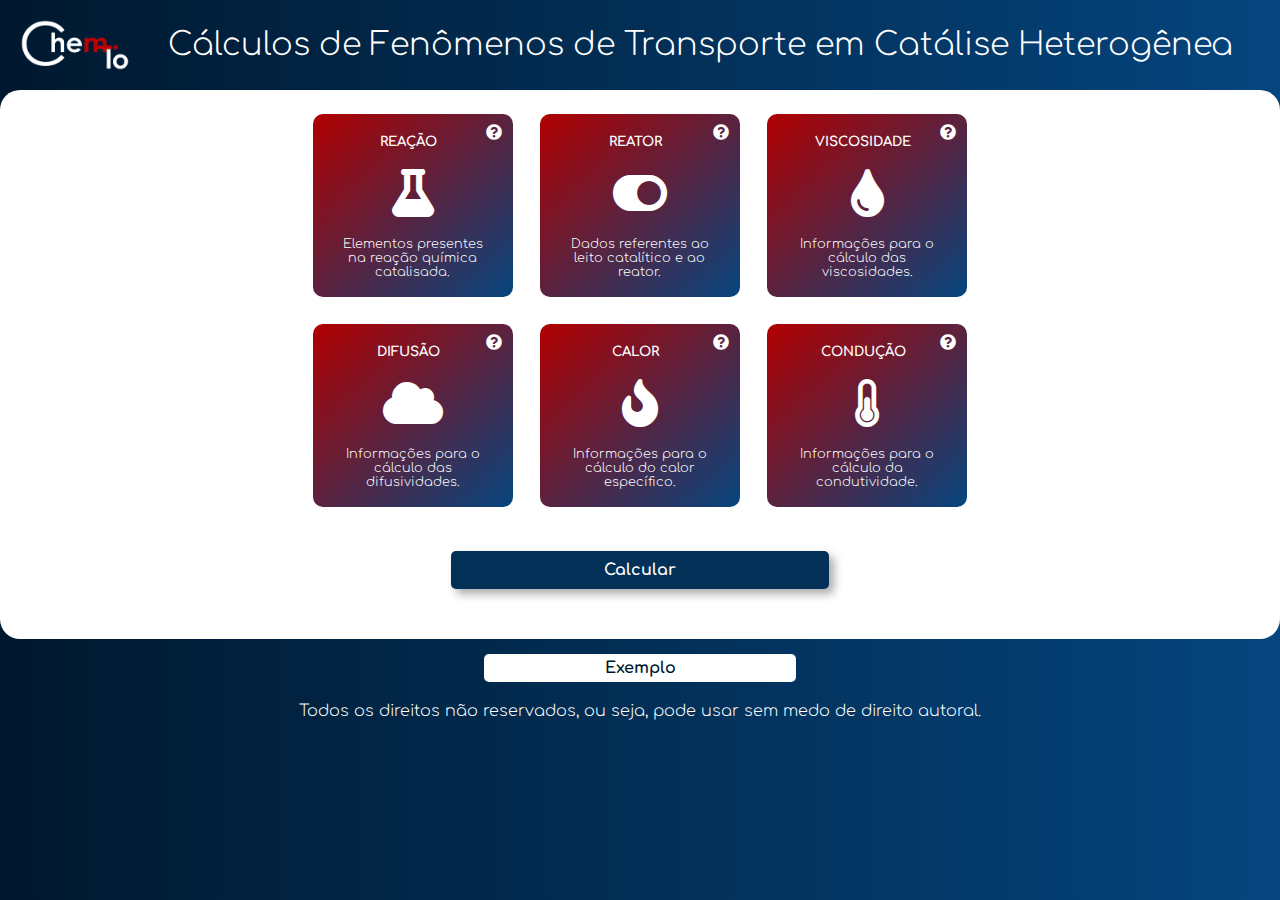
==== index.html @ 91a5ccae "Inclusão dos verificadores" ====
<!DOCTYPE html>
<html lang="pt-br">
<head>
    <meta charset="UTF-8">
    <meta name="viewport" content="width=device-width, initial-scale=1.0">
    <title>Chemilo</title>
    <link rel = "shortcut icon" type = "imagem/x-icon" href = "imagens/icone">
    <link rel="stylesheet" href="estilos/geral.css">
    <link rel="stylesheet" href="estilos/passo1.css">
    <link rel="stylesheet" href="estilos/passo3.css">
    <link rel="stylesheet" href="estilos/passo4.css">
    <link rel="stylesheet" href="https://use.fontawesome.com/releases/v5.3.1/css/all.css"></script>
    <link href="https://fonts.googleapis.com/css2?family=Comfortaa:wght@300;700&display=swap" rel="stylesheet">
    <script src="https://ajax.googleapis.com/ajax/libs/jquery/3.5.1/jquery.min.js"></script>
    <script src="jquery/animacoes.js"></script>
    <script src="scripts/passo1.js"></script>
    <script src="scripts/passo3.js"></script>
    <script src="scripts/passo4.js"></script>
    <script src="scripts/passo5.js"></script>
    <script src="scripts/passo6.js"></script>
    <script src="scripts/calculo.js"></script>
    <script src="scripts/massa.js"></script>
    <script src="scripts/LennardJones.js"></script>
    <script src="scripts/calcs.js"></script>
    <script src="scripts/inicia.js"></script>
    <script src="scripts/verificar.js"></script>
    
</head>
<body>
    <header>
        <img src="imagens/logo.png" alt="Logo_1">
        <h1>Cálculos de Fenômenos de Transporte em Catálise Heterogênea</h1>
    </header>
    <main>
        <section class="quadros_duvidas">
            <div>
                <p class="textos_duvidas" id="texto_duvida1">texto da duvida 1</p>
                <p class="textos_duvidas" id="texto_duvida2">texto da duvida 2</p>
                <p class="textos_duvidas" id="texto_duvida3">texto da duvida 3</p>
                <p class="textos_duvidas" id="texto_duvida4">texto da duvida 4</p>
                <p class="textos_duvidas" id="texto_duvida5">texto da duvida 5</p>
                <p class="textos_duvidas" id="texto_duvida6">texto da duvida 6</p>
                <i class="fa fa-check fim"></i>
            </div>
        </section>

        <section class="entradas">
            <div class="grupo">
                <div id="passo1" class="passos">
                    <div class="passos-titulo">
                        <div class="duvida">
                            <i id="duvida1" class="fa fa-question-circle" aria-hidden="true"></i>
                        </div>
                        <div class="titulo">
                            <h2>REAÇÃO</h2>
                        </div>
                    </div>
                    <div class="passos-texto">
                        <i class="fa fa-flask" aria-hidden="true"></i>
                        <p>Elementos presentes na reação química catalisada.</p>
                    </div>
                    <div class="dados">
                        <h3>Insira a reação química balanceada.</h3>
                        <input type="text" id="reacao" onblur="conferirReacao()" value="" placeholder="Ex: CO2 + 3H2 = CH3OH + H2O">
                        <h3>Informe os dados cinéticos.</h3>
                        <div class="cinetico">
                            <p>x<sub>A</sub></p>
                            <input type="text" id="xA">
                        </div>
                        <div class="cinetico">
                            <p>r<sub>A</sub> [mol/(h.g<sub>cat</sub>)]</p>
                            <input type="text" id="rA">
                        </div>
                        <div class="cinetico" id="fluxos"></div>
                        <div class="fechar" onclick="verif1()"><i class="fa fa-check" aria-hidden="true"></i> Fechar</div>
                    </div>                    
                </div>
                <div id="passo2" class="passos">
                    <div class="passos-titulo">
                        <div class="duvida">
                            <i id="duvida2" class="fa fa-question-circle" aria-hidden="true"></i>
                        </div>
                        <div class="titulo">
                            <h2>REATOR</h2>
                        </div>
                    </div>
                    <div class="passos-texto">
                        <i class="fa fa-toggle-on" aria-hidden="true"></i>
                        <p>Dados referentes ao leito catalítico e ao reator.</p>
                    </div>     
                    <div class="dados">
                        <h3>Informe os dados referentes ao reator e ao catalisador.</h3>
                        <div class="cinetico">
                            <p>Diâmetro do reator [mm]</p>
                            <input type="text" id="Dr">
                        </div>
                        <div class="cinetico">
                            <p>Temperatura [ºC]</p>
                            <input type="text" id="T">
                        </div>
                        <div class="cinetico">
                            <p>Pressão [atm]</p>
                            <input type="text" id="P">
                        </div>
                        <div class="cinetico">
                            <p>Diâmetro da partícula [mm]</p>
                            <input type="text" id="dp">
                        </div>
                        <div class="cinetico">
                            <p>Fator de forma da partícula</p>
                            <input type="text" id="ff">
                        </div>
                        <div class="cinetico">
                            <p>Área específica superficial da partícula [m<sup>2</sup>/kg<sub>cat</sub>]</p>
                            <input type="text" id="am">
                        </div>
                        <div class="cinetico">
                            <p>Porosidade do leito catalítico [%]</p>
                            <input type="text" id="e">
                        </div>
                        <div class="fechar" onclick="verif2()"><i class="fa fa-check" aria-hidden="true"></i> Fechar</div>
                    </div>                 
                </div>
                <div id="passo3" class="passos">
                    <div class="passos-titulo">
                        <div class="duvida">
                            <i id="duvida3" class="fa fa-question-circle" aria-hidden="true"></i>
                        </div>
                        <div class="titulo">
                            <h2>VISCOSIDADE</h2>
                        </div>
                    </div>
                    <div class="passos-texto">
                        <i class="fa fa-tint" aria-hidden="true"></i>
                        <p>Informações para o cálculo das viscosidades.</p>
                    </div>    
                    <div class="dados">
                        <div id="dados_viscosidades">
                            <p>Informe a equação da reação primeiro!</p>
                        </div>
                        <div id="fechar_visc" class="fechar" onclick="verif3()"><i class="fa fa-check" aria-hidden="true"></i> Fechar</div>
                    </div>                  
                </div>
            </div>

            <div class="grupo">
                <div id="passo4" class="passos">
                    <div class="passos-titulo">
                        <div class="duvida">
                            <i id="duvida4" class="fa fa-question-circle" aria-hidden="true"></i>
                        </div>
                        <div class="titulo">
                            <h2>DIFUSÃO</h2>
                        </div>
                    </div>
                    <div class="passos-texto">
                        <i class="fa fa-cloud" aria-hidden="true"></i>
                        <p>Informações para o cálculo das difusividades.</p>
                    </div>       
                    <div class="dados">
                        <div id="dados_difusoes">
                            <p>Informe a equação da reação primeiro!</p>
                        </div>
                        <div class="fechar" onclick="verif4()"><i class="fa fa-check" aria-hidden="true"></i> Fechar</div>
                    </div>               
                </div>
                <div id="passo5" class="passos">
                    <div class="passos-titulo">
                        <div class="duvida">
                            <i id="duvida5" class="fa fa-question-circle" aria-hidden="true"></i>
                        </div>
                        <div class="titulo">
                            <h2>CALOR</h2>
                        </div>
                    </div>
                    <div class="passos-texto">
                        <i class="fa fa-fire" aria-hidden="true"></i>
                        <p>Informações para o cálculo do calor específico.</p>
                    </div>        
                    <div class="dados">
                        <div id="dados_calores">
                            <p>Informe a equação da reação primeiro!</p>
                        </div>
                        <div id="fechar_calor" class="fechar" onclick="verif5()"><i class="fa fa-check" aria-hidden="true"></i> Fechar</div>
                    </div>              
                </div>
                <div id="passo6" class="passos">
                    <div class="passos-titulo">
                        <div class="duvida">
                            <i id="duvida6" class="fa fa-question-circle" aria-hidden="true"></i>
                        </div>
                        <div class="titulo">
                            <h2>CONDUÇÃO</h2>
                        </div>
                    </div>
                    <div class="passos-texto">
                        <i class="fa fa-thermometer-half" aria-hidden="true"></i>
                        <p>Informações para o cálculo da condutividade.</p>
                    </div>                    
                    <div class="dados">
                        <div id="dados_conducoes">
                            <p>Informe a equação da reação primeiro!</p>
                        </div>
                        <div id="fechar_conducoes" class="fechar" onclick="verif6()"><i class="fa fa-check" aria-hidden="true"></i> Fechar</div>
                    </div>  
                </div>
            </div>

        </section>
        
        <div id="calcular"><p onclick="calcular()">Calcular</p></div>

        <section class="saidas">
            <h2>Resultados</h2>
            <div id="principal">
                <div class="resultados">
                    <p>Resistência ao Trans. Massa</p>
                    <div id="tm">
                    </div>
                </div>
                <div class="resultados">
                    <p>Resistência ao Trans. Energia</p>
                    <div id="tc">
                    </div>
                </div>
            </div>

            <div id="div_mostrar"><p id="mostrar">Mostrar Informações</p></div>

            <div id="secundario">
                <div class="resultados">
                    <p>Viscosidade</p>
                    <div id="visc_resultado">
                    </div>
                </div>
                <div class="resultados">
                    <p>Difusividade</p>
                    <div id="dif_resultado">
                    </div>
                </div>
                <div class="resultados">
                    <p>Calor específico</p>
                    <div id="cp_resultado">
                    </div>
                </div>
                <div class="resultados">
                    <p>Condutividade</p>
                    <div id="cond_resultado">
                    </div>
                </div>
                <div class="resultados">
                    <p>Massa molar e Densidade</p>
                    <div id="mm_resultado">
                    </div>
                </div>
                <div class="resultados">
                    <p>Calor de reação</p>
                    <div id="dh_resultado">
                    </div>
                </div>
            </div>
            <div id="gambiarra"></div>
        </section>

    </main>
    <footer>
        <p id="exemplo" onclick="inicializa()">Exemplo</p>
        <p>Todos os direitos não reservados, ou seja, pode usar sem medo de direito autoral.</p><br>
    </footer>
</body>

</html>
---- estilos/geral.css ----
/* Reset*/
* {
    margin: 0; 
    padding: 0;
    font-size:100%;
    font-family: 'Comfortaa', cursive;
    font-weight: 300;
    box-sizing: border-box;
    border: none;
    outline: none;
}

ul, ol, li {
    list-style: none;
}

body {
    background-color: rgb(3, 48, 87);
    background-image: linear-gradient(to right, rgb(0, 24, 46) , rgb(5, 69, 126));
}

header {
    width: 100%;
    height: 90px;
    padding: 15px;
    text-align: center;
    
}

header img {
    height: 60px;
    float: left;
}

h1 {
    font-size: 2.5vw;
    color: white;
    margin-top: 12px;
}

footer {
    width: 100%;
    height: 45px;
    padding: 15px;
    text-align: center;
    float: left;
    color: white;
}

main {
    background-color: white;
    width: 100%;
    padding: 10px;
    float: left;
    border-radius: 20px;
}

.grupo {
    width: 100%;
    max-width: 682px;
    margin: auto;
}

.passos, .resultados {
    width: 200px;
    height: 183px;
    background-color: rgb(177, 0, 0);
    background-image: linear-gradient(to bottom right, rgb(177, 0, 0) , rgb(5, 69, 126));
    text-align: center;
    float: left;
    padding: 10px;
    margin: 2%;
    color: white;
    border-radius: 10px;
    cursor: pointer;
}

.titulo{
    padding: 10px;
    width: 100%;
}

h2 {
    font-size: 83%;
    font-weight: 700; 
}

.duvida {
    width: 10%;
    float: right;
}


.quadros_duvidas {
    width: 100%;
    left: 0;
    padding: 167px 0 167px 0;
    z-index: 100;
    position: absolute;
    background-color: rgba(0, 0, 0, 0.3);
}

.quadros_duvidas div, .resultados div {
    width: 40%;
    margin-left: 30%;
    padding: 15px;
    text-align: center;
    color:rgb(3, 48, 87);
    background-color: white;
    border-radius: 5px;
}

.quadros_duvidas i{
    font-size: .6em;
    margin-top: 20px;
    padding: 5px;
    color: white;
    border-radius: 100%;
    background-color: rgb(3, 48, 87);
    cursor: pointer;
}

.passos-texto i {
    font-size: 300%;
    padding: 10px;
}

.passos-texto p {
    font-size: 80%;
}

.passos-texto p {
    padding: 10px;
}

.dados {
    width: 100%;
    padding: 10px;
    margin-top: 10px;
    background-color: white;
}

.dados h3 {
    color: rgb(3, 48, 87);
    font-size: 1.2em;
    font-weight: 700;
    margin: 20px 0;
}

.dados input {
    padding: 10px;
    border-bottom: solid 2px rgb(3, 48, 87);
    background-image: linear-gradient(to bottom right, rgba(177, 0, 0, 0.062) , rgb(5, 69, 126, 0.25));
    border-radius: 8px;
    box-shadow: 0 0 20px white inset;
    text-align: center;
}

.fechar {
    width: 40%;
    height: 40px;
    margin: 20px 30% 20px 30%;
    background-color: rgb(3, 48, 87);
    padding: 10px;
    border-radius: 5px;
    cursor: pointer;
}

#calcular p {
    width: 30%;
    margin: 30px 35% 40px 35%;
    background-color: rgba(3, 48, 87);
    padding: 10px;
    border-radius: 5px;
    cursor: pointer;
    text-align: center;
    color: white;
    font-weight: 700;
    box-shadow: 5px 5px 10px rgba(0, 0, 0, 0.336);
}

#calcular {
    width: 100%;
    left: 0;
    float: left;
}

.saidas {
    width: 80%;
    margin-bottom: 60px;
    margin-left: 10%;
    border: solid 2px rgb(0, 24, 46);
    border-radius: 5px;
    float: left;
    text-align: center;
    color: rgb(3, 48, 87);
}

.saidas h2 {
    padding: 5px;
    width: 30%;
    margin-left: 35%;
    border-radius: 0 0 20px 20px;
    font-size: 1.2em;
    font-weight: 700;
    background-image: linear-gradient(to right, rgb(0, 24, 46) , rgb(5, 69, 126));
    color: white;
}

#div_mostrar {
    width: 100%;
    float: left;
}

#mostrar {
    padding: 5px;
    width: 30%;
    margin: 30px 0 10px 35%;
    border-radius: 20px;
    font-size: 0.9em;
    font-weight: 700;
    background-image: linear-gradient(to right, rgb(0, 24, 46) , rgb(5, 69, 126));
    color: white;
    cursor: pointer;
    float: left;
}

#principal .resultados {
    width: 41%;
    margin-left: 6%;
}

.resultados {
    height: 158px;
    width: 30%;
    margin: 20px 0 0 2.5%;
    padding: 5px;
    border-radius: 5px;
}

.resultados p {
    padding: 10px;
}

.resultados div{
    width: 100%;
    height: 110px;
    padding-bottom: 5px;
    margin: 0;
    border-radius: 0;
    overflow: auto;
    border: solid 2px white;
    cursor: auto;
}

#secundario{
    width: 100%;
    float: left;
}

#gambiarra {
    width: 100%;
    height: 0px;
    float: left;
}

#exemplo {
    width: 25%;
    margin-left: 37.5%;
    font-weight: 700;
    background-color: white;
    color: rgb(0, 24, 46);
    padding: 5px;
    border-radius: 5px;
    margin-bottom: 20px;
    cursor: pointer;
}

@media(max-width: 700px){
    h1 {
        font-size: 120%;
    }

    .grupo {
        width: 435px;
    }

    .quadros_duvidas div {
        width: 70%;
        margin-left: 15%;
    }

    .saidas {
        width: 95%;
        margin-left: 2.5%;
    }

    .saidas h2, #mostrar {
        width: 50%;
        margin-left: 25%;
    }

    .resultados {
        width: 90%;
        margin: 20px 0 0 5%;
    }

    #principal .resultados {
        width: 90%;
        margin: 20px 0 0 5%;
    }

}

@media(max-width: 456px){
    h1 {
        margin-top: 3px;
        font-size: 100%;
    }

    .grupo {
        width: 100%;
    }
    
    .passos {
        width: 46%;
        height: 200px;
    }
}
---- estilos/passo1.css ----
#reacao {
    width: 90%;
    margin: 0 5% 20px 5%;
}

.cinetico{
    color: rgb(3, 48, 87);
    text-align: center;
    font-size: 1em;
    font-weight: 700;
}

sub, sup {
    font-size: .6em;
}

.cinetico input{
    margin-bottom: 20px;
}
---- estilos/passo3.css ----
#dados_viscosidades, #dados_calores, #dados_conducoes {
    text-align: center;
    font-weight: 700;
    
    color: rgb(3, 48, 87);
}

#dados_viscosidades div, #dados_calores div, #dados_conducoes div {
    border: solid 2px rgba(3, 48, 87, 0.3);
    border-radius: 5px;
    margin-bottom: 12px;
    padding-bottom: 20px;
}

#dados_viscosidades h3, #dados_calores h3, #dados_conducoes h3 {
    font-size: 1.2em;
}

#dados_viscosidades p, #dados_calores p, #dados_conducoes p {
    margin-top: 10px;
    font-size: 1em;
}

#fechar_visc, #fechar_calor, #fechar_conducoes {
    margin-top: 30px;
}
---- estilos/passo4.css ----
#dados_difusoes {
    text-align: center;
    font-weight: 700;
    color: rgb(3, 48, 87);
}

#dados_difusoes p {
    font-size: 1em;
}

#dados_difusoes input {
    margin-bottom: 20px;
}
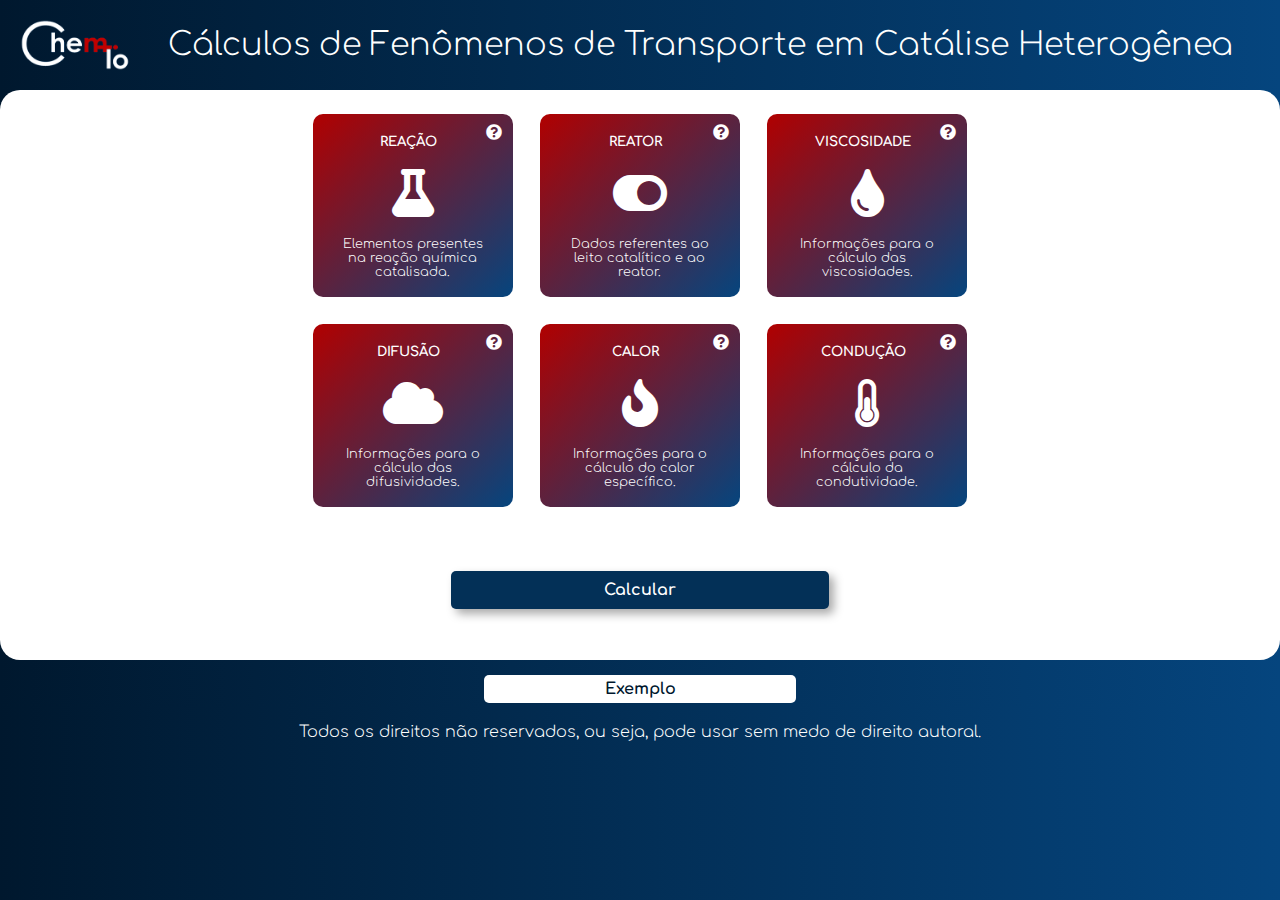
==== commit 0f87d232: "Atualização das animações" ====
--- a/index.html
+++ b/index.html
@@ -207,7 +207,7 @@
             </div>
 
         </section>
-        
+        <div style="width: 100%; height: 20px; float: left;"></div>
         <div id="calcular"><p onclick="calcular()">Calcular</p></div>
 
         <section class="saidas">
--- a/estilos/geral.css
+++ b/estilos/geral.css
@@ -50,6 +50,7 @@
 main {
     background-color: white;
     width: 100%;
+    min-height: 570px;
     padding: 10px;
     float: left;
     border-radius: 20px;
@@ -59,6 +60,10 @@
     width: 100%;
     max-width: 682px;
     margin: auto;
+}
+
+.passos {
+    overflow: hidden;
 }
 
 .passos, .resultados {
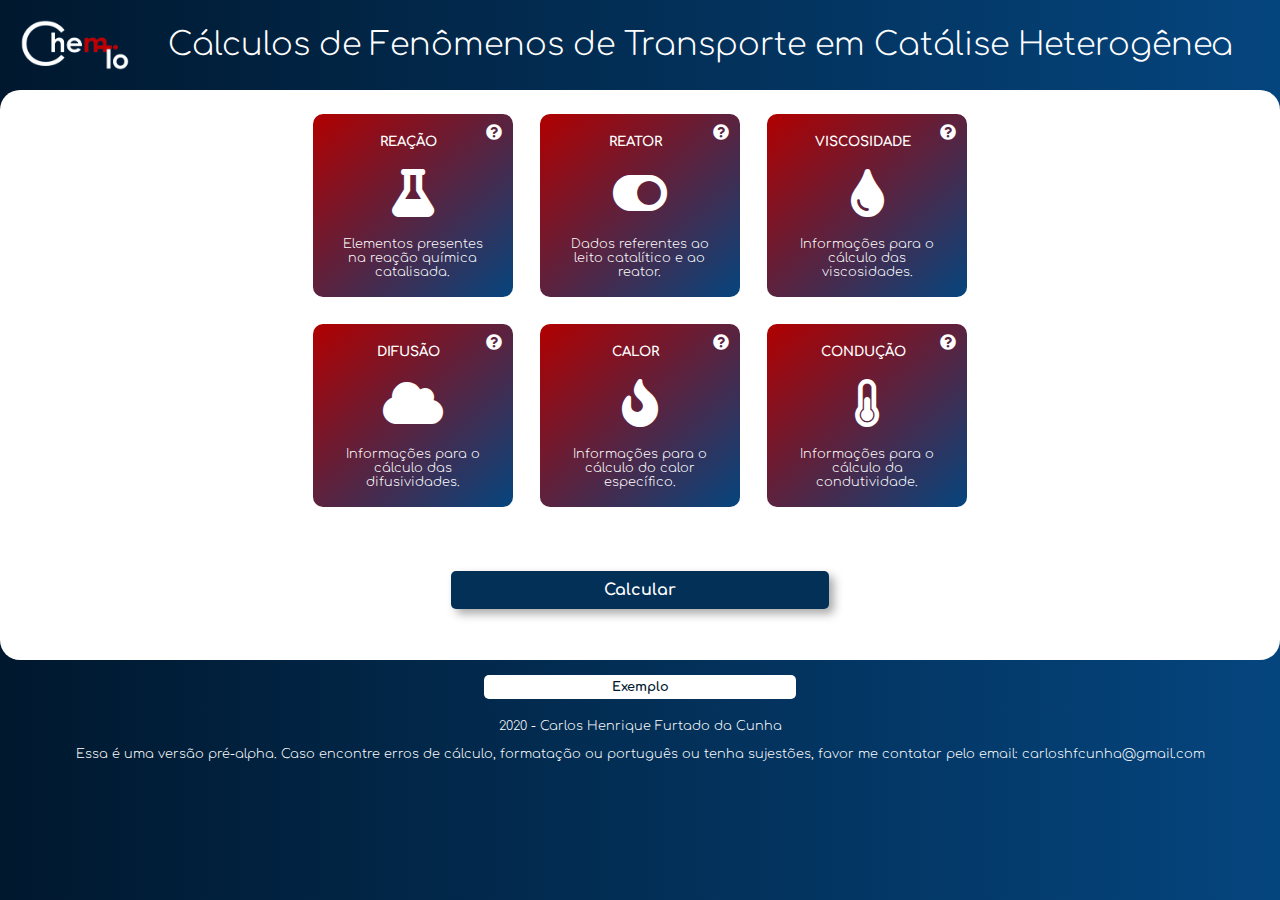
==== commit fb436c55: "Arrumei o footer" ====
--- a/index.html
+++ b/index.html
@@ -32,14 +32,39 @@
         <h1>Cálculos de Fenômenos de Transporte em Catálise Heterogênea</h1>
     </header>
     <main>
+        <div id="tampa"></div>
         <section class="quadros_duvidas">
             <div>
-                <p class="textos_duvidas" id="texto_duvida1">texto da duvida 1</p>
-                <p class="textos_duvidas" id="texto_duvida2">texto da duvida 2</p>
-                <p class="textos_duvidas" id="texto_duvida3">texto da duvida 3</p>
-                <p class="textos_duvidas" id="texto_duvida4">texto da duvida 4</p>
-                <p class="textos_duvidas" id="texto_duvida5">texto da duvida 5</p>
-                <p class="textos_duvidas" id="texto_duvida6">texto da duvida 6</p>
+                <p class="textos_duvidas" id="texto_duvida1">
+                    - Insira a equação balanceada da reação para que possam ser identificados os componentes. Nesse site existem alguns dados pré-definidos, portanto, escreva as fórmulas assim como elas estão apresentadas nas tabelas desse site, que podem ser encontradas nos tópicos de duvidas de cada passo.
+                    <br>
+                    <br>
+                    - A seguir, informe os valores da conversão, da taxa de reação e das vazões molares. 
+                </p>
+
+                <p class="textos_duvidas" id="texto_duvida2">
+                    - Insira os dados refentes ao reator e ao catalisador, para que possam ser calculados os parâmentros necessários.
+                </p>
+
+                <p class="textos_duvidas" id="texto_duvida3">
+                    - Esse passo pode ser preenchido automaticamente caso os componentes informados estejam presentes na <a href="tabela1.html" target="_blank">tabela</a> dos parâmetros para o cálculo do potencial de Lennarrd-Jones. Caso contrário, será nescessário informar os valores de Pc, Tc e Zc, que podem ser encontrados na Seção A desse <a href = "https://www.accessengineeringlibrary.com/content/book/9780070116825/back-matter/appendix1" target="_blank">site</a> ou no Apêndice B do livro "Introdução à Termodinâmica da Engenharia Química" (J. M. Smith, H. C. Van Ness e M. M. Abbott).
+                    <br>
+                    <br>
+                    - Caso deseje, você pode utilizar valores diferentes dos pré-determinados.
+                </p>
+
+                <p class="textos_duvidas" id="texto_duvida4">
+                    - Esse passo pode ser preenchido automaticamente caso os componentes informados estejam presentes nas <a href="tabela2.html" target="_blank">tabelas</a> dos volumes de difusão atômica ou molecular. Caso contrário, você terá que informar os dados à partir da fonte que desejar.
+                </p>
+
+                <p class="textos_duvidas" id="texto_duvida5">
+                    - Esse passo pode ser preenchido automaticamente caso os componentes informados estejam presentes na <a href="tabela3.html" target="_blank">tabela</a> dos coeficientes para o cálculo dos calores específicos e na <a href="tabela4.html" target="_blank">tabela</a> dos valores do &Delta;H de formação. Caso contrário, você pode utilizar as seções B e C desse <a href="https://www.accessengineeringlibrary.com/content/book/9780070116825/back-matter/appendix1" target="_blank">site</a> para informar os dados.
+                </p>
+
+                <p class="textos_duvidas" id="texto_duvida6">
+                    - Esse passo é preenchido automaticamente, mas você pode alterar os valores se desejar.
+                </p>
+
                 <i class="fa fa-check fim"></i>
             </div>
         </section>
@@ -265,7 +290,12 @@
     </main>
     <footer>
         <p id="exemplo" onclick="inicializa()">Exemplo</p>
-        <p>Todos os direitos não reservados, ou seja, pode usar sem medo de direito autoral.</p><br>
+        <p>
+            2020 - Carlos Henrique Furtado da Cunha
+            <br><br>
+            Essa é uma versão pré-alpha. Caso encontre erros de cálculo, formatação ou português ou tenha sujestões, favor me contatar pelo email: carloshfcunha@gmail.com
+        </p>
+        <br>
     </footer>
 </body>
 
--- a/estilos/geral.css
+++ b/estilos/geral.css
@@ -14,6 +14,16 @@
     list-style: none;
 }
 
+#tampa{
+    width: 100%;
+    height: 1000px;
+    position: absolute;
+    z-index: 200;
+    top: 0px;
+    left: 0px;
+    background-color: rgb(3, 48, 87);
+}
+
 body {
     background-color: rgb(3, 48, 87);
     background-image: linear-gradient(to right, rgb(0, 24, 46) , rgb(5, 69, 126));
@@ -47,6 +57,10 @@
     color: white;
 }
 
+footer p{
+    font-size: 0.8em;
+}
+
 main {
     background-color: white;
     width: 100%;
@@ -54,6 +68,14 @@
     padding: 10px;
     float: left;
     border-radius: 20px;
+}
+
+a {
+    border-radius: 5px;
+    padding: 1px 5px;
+    background-color: rgb(5, 69, 126);
+    color: white;
+    text-decoration: none;
 }
 
 .grupo {
@@ -95,14 +117,21 @@
     float: right;
 }
 
+.textos_duvidas {
+    text-align: justify;
+    LINE-HEIGHT:30px;
+}
+
 
 .quadros_duvidas {
     width: 100%;
+    height: 760px;
     left: 0;
+    top: 0;
     padding: 167px 0 167px 0;
     z-index: 100;
     position: absolute;
-    background-color: rgba(0, 0, 0, 0.3);
+    background-color: rgba(0, 0, 0, 0.5);
 }
 
 .quadros_duvidas div, .resultados div {
@@ -315,6 +344,21 @@
         margin: 20px 0 0 5%;
     }
 
+    .quadros_duvidas{
+        height: 1010px;
+        padding: 10px;
+        padding-top: 140px;
+    }
+
+    .quadros_duvidas div{
+        width: 100%;
+        margin: 0;
+    }
+
+    footer p{
+        font-size: 0.6em;
+    }
+
 }
 
 @media(max-width: 456px){
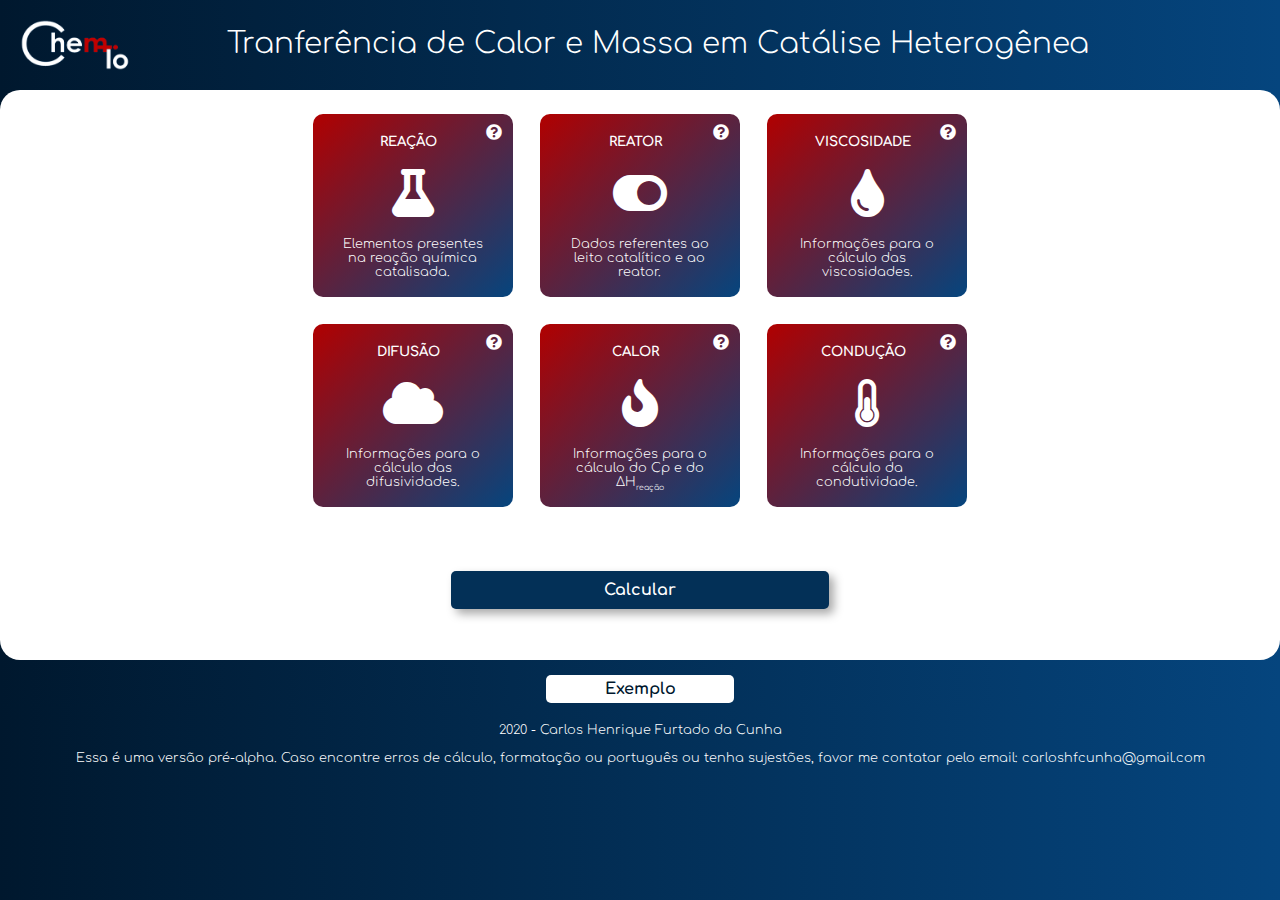
==== commit cc9f5efc: "Algumas correções" ====
--- a/index.html
+++ b/index.html
@@ -29,7 +29,7 @@
 <body>
     <header>
         <img src="imagens/logo.png" alt="Logo_1">
-        <h1>Cálculos de Fenômenos de Transporte em Catálise Heterogênea</h1>
+        <h1>Tranferência de Calor e Massa em Catálise Heterogênea</h1>
     </header>
     <main>
         <div id="tampa"></div>
@@ -200,7 +200,7 @@
                     </div>
                     <div class="passos-texto">
                         <i class="fa fa-fire" aria-hidden="true"></i>
-                        <p>Informações para o cálculo do calor específico.</p>
+                        <p>Informações para o cálculo do Cp e do &Delta;H<sub>reação</sub></p>
                     </div>        
                     <div class="dados">
                         <div id="dados_calores">
@@ -290,7 +290,7 @@
     </main>
     <footer>
         <p id="exemplo" onclick="inicializa()">Exemplo</p>
-        <p>
+        <p id="nota">
             2020 - Carlos Henrique Furtado da Cunha
             <br><br>
             Essa é uma versão pré-alpha. Caso encontre erros de cálculo, formatação ou português ou tenha sujestões, favor me contatar pelo email: carloshfcunha@gmail.com
--- a/estilos/geral.css
+++ b/estilos/geral.css
@@ -43,9 +43,10 @@
 }
 
 h1 {
-    font-size: 2.5vw;
+    font-size: 2.3vw;
     color: white;
     margin-top: 12px;
+    margin-right: 85px;
 }
 
 footer {
@@ -57,7 +58,7 @@
     color: white;
 }
 
-footer p{
+#nota {
     font-size: 0.8em;
 }
 
@@ -299,8 +300,8 @@
 }
 
 #exemplo {
-    width: 25%;
-    margin-left: 37.5%;
+    width: 15%;
+    margin-left: 42.5%;
     font-weight: 700;
     background-color: white;
     color: rgb(0, 24, 46);
@@ -310,9 +311,10 @@
     cursor: pointer;
 }
 
-@media(max-width: 700px){
+@media(max-width: 800px){
     h1 {
         font-size: 120%;
+        margin-right: 0%;
     }
 
     .grupo {
@@ -355,8 +357,9 @@
         margin: 0;
     }
 
-    footer p{
-        font-size: 0.6em;
+    #exemplo {
+        width: 25%;
+        margin-left: 37.5%;
     }
 
 }
